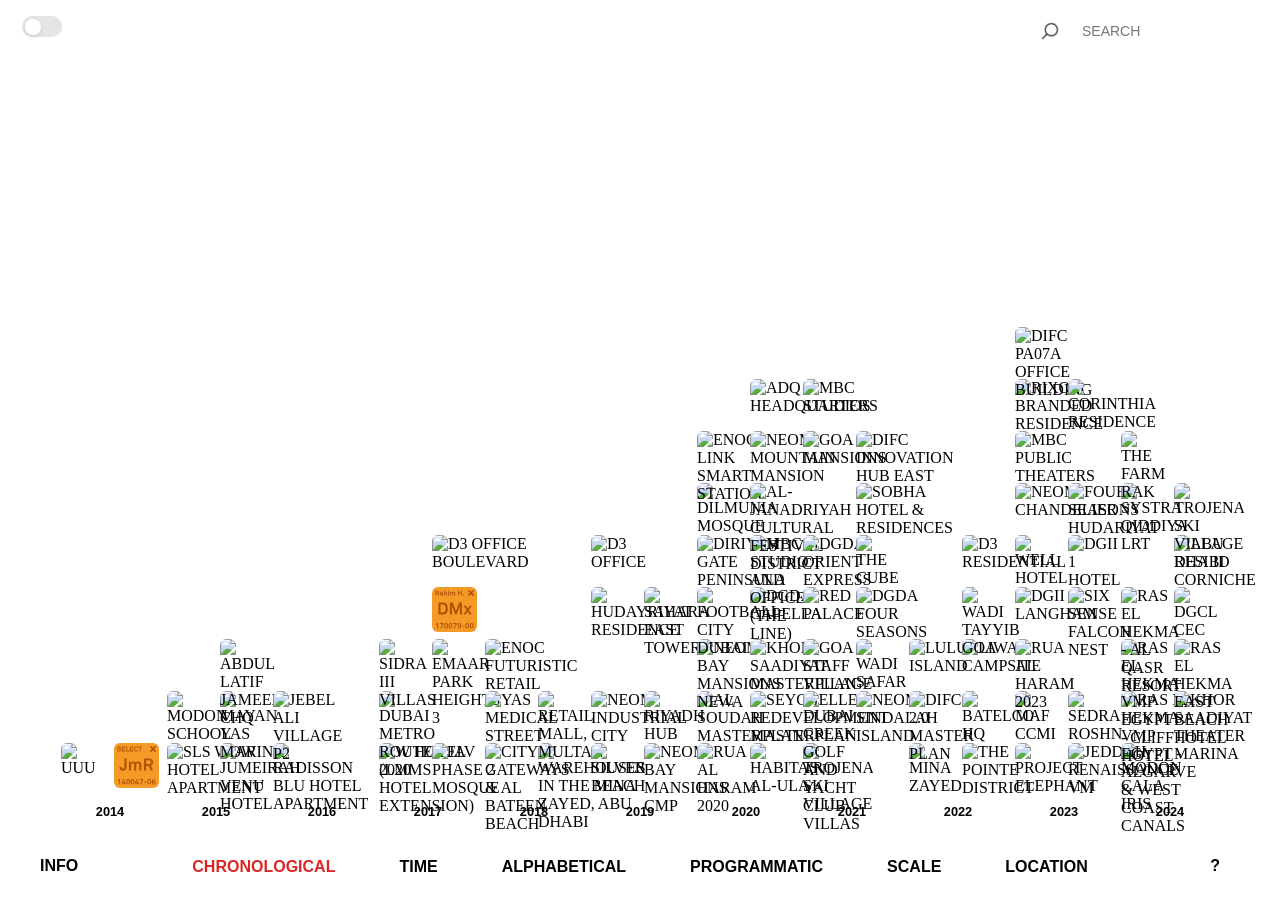
==== index.html @ 8f691b93 "KNOWLEDGE" ====
<!DOCTYPE html>
<html lang="en">
<head>
    <meta charset="UTF-8">
    <meta name="viewport" content="width=device-width, initial-scale=1.0">
    <title>Project Filter</title>
    <link rel="stylesheet" href="style.css">
    <script src="https://cdnjs.cloudflare.com/ajax/libs/three.js/r128/three.min.js"></script>
    

</head>
<body>
    <div class="content">

    <div class="container">
        <div class="content-area">
            <div id="projectGrid" class="grid-container">
                <!-- Grid content will be generated here -->
            </div>
        </div>
        <div id="globeContainer"></div>

        <div id="projectModal" class="project-modal">
            <div class="modal-buttons">
                <button class="close-modal">X</button>
            </div>
            <button class="home-modal">HOME</button>
            <!-- Section 1: Project Info -->
            <section class="modal-section">
                <div class="modal-content">
                    <div class="modal-content-left">
                        <img id="projectIconImage" class="modal-icon-image" src="" alt="Project Icon">
                        <h2 id="projectTitle">Project Title</h2>
                        <p id="projectLocation">Location Value</p>
                        <p id="projectDate">Date Value</p>
                        <p id="projectClientLabel">CLIENT:</p>
                        <p id="projectClientValue">Client Value</p>
                        <p id="projectTypologyLabel">TYPOLOGY:</p>
                        <p id="projectTypologyValue">Typology Value</p>
    
                        <div class="project-links-container">
                            <p class="more-info">CLICK TO SEE MORE:</p>
                            <div class="project-links">
                                <!-- Links will be dynamically inserted here -->
                            </div>
                        </div>
                    </div>
                    <img id="projectCoverImage" class="modal-cover-image" src="" alt="Project Cover">
                </div>
            </section>
    
            <!-- Section 2: Project Description -->
            <section class="modal-section">
                <div class="description-section">
                    <div class="description-content">
                        <div class="description-image-container">
                            <img id="projectDescriptionImage" class="description-image" src="" alt="Project Description">
                        </div>
                        <div class="description-text">
                            <p id="descriptionParagraph1"></p>
                            <p id="descriptionParagraph2"></p>
                            <p id="descriptionParagraph3"></p>
                            <p id="descriptionParagraph4"></p>
                            <p id="descriptionParagraph5"></p>


                        </div>
                    </div>
                </div>
            </section>
                        <!-- Section 3: Image Gallery -->
            <section class="modal-section">
                <div class="gallery-section">
                    <div class="gallery-container">
                        <!-- Images will be dynamically inserted here -->
                    </div>
                </div>
            </section>
            <!-- Section 4: Team Members -->
            <section class="modal-section">
                <div class="team-section">
                    <div class="team-content">
                        <p id="teamLabel">TEAM:</p>
                        <p id="teamMembers"></p>
                    </div>
                </div>
            </section>
        </div>

        <div class="search-tab">
            <img src="search-286.png" alt="Search Icon" class="search-icon" />
            <input type="text" id="mainSearchInput" placeholder="SEARCH" autocomplete="off" />
            <div id="searchContent"></div>
        </div>
        <div class="info-tab">
            INFO
        </div>
        <div class="tab-container">
            <!-- Your tab contents here -->
        </div>
        <div id="infoModal" class="info-modal">
            <button class="close-modal info-close">X</button>
            <button class="home-modal">HOME</button>    
            <!-- Tab Navigation -->
            <div class="tab-navigation">
                <button class="tab-button active" data-tab="how-we-work">HOW WE WORK</button>
                <button class="tab-button" data-tab="knowledge">KNOWLEDGE</button>
            </div>
            
            <!-- Tab Content -->
            <div class="info-content">
                <!-- How We Work Tab -->
                <div class="tab-content active" id="how-we-work">
                    <!-- First Section -->
                    <div class="info-section">
                        <img src="https://aedasme.egnyte.com/opendocument.do?entryId=5bc8943e-f6b4-417e-ac5c-33c658ef5199&forceDownload=false&thumbNail=true&w=1200&h=1200&type=proportional&preview=true" alt="Info Image" class="info-image">
                        <div class="info-description">
                            <h2>AEDAS</h2>
                            <p>Welcome to our architectural project showcase. This interactive platform allows you to explore our diverse portfolio through various filtering options. Navigate through chronological, programmatic, or location-based views to discover our work.</p>
                            <p>Each project represents our commitment to innovative design, sustainable architecture, and creating spaces that enhance human experience. Click on any project icon to delve deeper into its details, including comprehensive descriptions, team information, and visual galleries.</p>
                        </div>
                    </div>
                    <!-- Second Section -->
                    <div class="info-section">
                        <img src="https://aedasme.egnyte.com/opendocument.do?entryId=543961a4-bab9-4a8c-9833-0fbfb6100dc0&forceDownload=false&thumbNail=true&w=1200&h=1200&type=proportional&preview=true" alt="Second Info Image" class="info-image">
                        <div class="info-description">
                            <h2>Our Vision</h2>
                            <p>At AEDAS, we believe in pushing the boundaries of architectural innovation while maintaining a deep respect for context and sustainability. Our global presence allows us to bring diverse perspectives to every project we undertake.</p>
                            <p>Through our work, we strive to create meaningful spaces that not only meet functional requirements but also inspire and enhance the lives of those who interact with them. Our collaborative approach ensures that each project benefits from our collective expertise and creative vision.</p>
                        </div>
                    </div>
                </div>

        <!-- How We Work Tab -->
        <div class="tab-content" id="how-we-work">
            <!-- First Section -->
            <div class="info-section">
                <img src="https://aedasme.egnyte.com/opendocument.do?entryId=5bc8943e-f6b4-417e-ac5c-33c658ef5199&forceDownload=false&thumbNail=true&w=1200&h=1200&type=proportional&preview=true" alt="Info Image" class="info-image">
                <div class="info-description">
                    <h2>AEDAS</h2>
                    <p>Welcome to our architectural project showcase. This interactive platform allows you to explore our diverse portfolio through various filtering options. Navigate through chronological, programmatic, or location-based views to discover our work.</p>
                    <p>Each project represents our commitment to innovative design, sustainable architecture, and creating spaces that enhance human experience. Click on any project icon to delve deeper into its details, including comprehensive descriptions, team information, and visual galleries.</p>
                </div>
            </div>
            <!-- Second Section -->
            <div class="info-section">
                <img src="https://aedasme.egnyte.com/opendocument.do?entryId=543961a4-bab9-4a8c-9833-0fbfb6100dc0&forceDownload=false&thumbNail=true&w=1200&h=1200&type=proportional&preview=true" alt="Second Info Image" class="info-image">
                <div class="info-description">
                    <h2>Our Vision</h2>
                    <p>At AEDAS, we believe in pushing the boundaries of architectural innovation while maintaining a deep respect for context and sustainability. Our global presence allows us to bring diverse perspectives to every project we undertake.</p>
                    <p>Through our work, we strive to create meaningful spaces that not only meet functional requirements but also inspire and enhance the lives of those who interact with them. Our collaborative approach ensures that each project benefits from our collective expertise and creative vision.</p>
                </div>
            </div>
        </div>

        <div class="tab-content" id="knowledge">
            <div class="knowledge-container">
                <!-- Top Layer Images -->
                <a href="https://aedasme.egnyte.com/navigate/folder/f9e58ccb-3529-464f-a6ef-b4980cbafda8" target="_blank" class="image-link image-K">
                    <img src="./DIAGRAM/K.svg" class="default-image">
                    <img src="./DIAGRAM/H_K.svg" class="hover-image">
                </a>
        
                <a href="https://aedasme.egnyte.com/navigate/folder/321cc9b8-b5ef-4a35-a161-58ca442f490a" target="_blank" class="image-link image-SO">
                    <img src="./DIAGRAM/SO.svg" class="default-image">
                    <img src="./DIAGRAM/H_SO.svg" class="hover-image">
                </a>
        
                <a href="https://aedasme.egnyte.com/navigate/folder/70efdc85-9e83-4eea-a725-ee48805b086c" target="_blank" class="image-link image-REP">
                    <img src="./DIAGRAM/REP.svg" class="default-image">
                    <img src="./DIAGRAM/H_REP.svg" class="hover-image">
                </a>
        
                <a href="https://aedasme.egnyte.com/app/index.do#storage/folder/47de982b-bd0e-4f82-82d5-385b9bb3d420" target="_blank" class="image-link image-RE">
                    <img src="./DIAGRAM/RE.svg" class="default-image">
                    <img src="./DIAGRAM/H_RE.svg" class="hover-image">
                </a>

                <a href="https://aedasme.egnyte.com/navigate/folder/e4859454-12bd-4e9f-a895-08a61955cc38" target="_blank" class="image-link image-CAD">
                    <img src="./DIAGRAM/CAD.svg" class="default-image">
                    <img src="./DIAGRAM/H_CAD.svg" class="hover-image">
                </a>

                <a href="https://aedasme.egnyte.com/app/index.do#storage/folder/af0636db-46e9-4ab3-8ee8-716adf964d1b" target="_blank" class="image-link image-LEC">
                    <img src="./DIAGRAM/LEC.svg" class="default-image">
                    <img src="./DIAGRAM/H_LEC.svg" class="hover-image">
                </a>
                <a href="https://aedasme.egnyte.com/app/index.do#storage/folder/84ef3eb2-c7d4-4061-8de3-5cec527d1a1e" target="_blank" class="image-link image-TEM">
                    <img src="./DIAGRAM/TEM.svg" class="default-image">
                    <img src="./DIAGRAM/H_TEM.svg" class="hover-image">
                </a>
                <a href="https://aedasme.egnyte.com/navigate/folder/19f3f262-14f9-48ff-9b75-8273c04c4585" target="_blank" class="image-link image-TOP">
                    <img src="./DIAGRAM/TOP.svg" class="default-image">
                    <img src="./DIAGRAM/H_TOP.svg" class="hover-image">
                </a>

                <a href="https://aedasme.egnyte.com/app/index.do#storage/folder/00c70ec0-7a9b-4deb-9adf-5381c824bc7d" target="_blank" class="image-link image-2D">
                    <img src="./DIAGRAM/2D.svg" class="default-image">
                    <img src="./DIAGRAM/H_2D.svg" class="hover-image">
                </a>

                <a href="https://aedasme.egnyte.com/app/index.do#storage/folder/df6a924a-4236-423f-9033-d037b503621a" target="_blank" class="image-link image-3D">
                    <img src="./DIAGRAM/3D.svg" class="default-image">
                    <img src="./DIAGRAM/H_3D.svg" class="hover-image">
                </a>
                <!-- Bottom Layer - static image without link -->
                <div class="bottom-image">
                    <img src="./DIAGRAM/LINE.svg">
                </div>
            </div>
        </div>
        
    </div>
</div>
<div class="icon-legend-tab">
    ?
</div>

<div id="iconLegendModal" class="icon-legend-modal">
    <button class="close-modal legend-close">X</button>
    
    <div class="legend-content">
        <div class="legend-section">
            <img src="./LEGEND.png" alt="Icon Legend" class="legend-image">
            </div>
        </div>
        

</div>
  
        <div class="filter-tabs">
            <button class="filter-btn active" data-filter="CHRONOLOGICAL">CHRONOLOGICAL</button>
            <button class="filter-btn" data-filter="EPOCH">TIME</button>
            <button class="filter-btn" data-filter="ALPHABETICAL">ALPHABETICAL</button>
            <button class="filter-btn" data-filter="PROGRAMMATIC">PROGRAMMATIC</button>
            <button class="filter-btn" data-filter="SCALE">SCALE</button>
            <button class="filter-btn" data-filter="LOCATION">LOCATION</button>
        </div>
    </div>
</div>
    <script src="script.js"></script>
</body>
</html>
---- style.css ----
* {
    margin: 0;
    padding: 0;
    box-sizing: border-box;
}

body {
    margin: 0;
    padding: 0;
    min-height: 100vh;
    overflow-y: hidden;
}

.container {
    height: 100vh;
    width: 100vw;
    background-color: white;
    display: flex;
    flex-direction: column;
}

.content-area {
    flex: 1;
    display: flex;
    flex-direction: column;
    justify-content: flex-end;
    padding: 0 2rem;
    margin-bottom: 15px;
}

.grid-container {
    display: flex;
    align-items: flex-end;
    justify-content: center;
    gap: 0.5rem;
}

.column {
    display: flex;
    flex-direction: column;
    align-items: center;
}

.project-stack {
    display: flex;
    flex-direction: column-reverse;
    align-items: center;
    gap: 7px;
    margin-bottom: 1rem;
    position: relative;
    z-index: auto;


}
.project-icon:hover,
.project-icon.hover-active {
    z-index: 9999;
}
.project-icon {
    width: 45px;
    height: 45px;
    border-radius: 6px;
    cursor: pointer;
    opacity: 0;
    transform-origin: center center;
    will-change: transform, opacity;
    position: relative;
    overflow: visible; /* Changed from hidden to visible to allow hover image to extend outside */
    z-index: 1; /* Base z-index for non-hovered icons */
    transition: z-index 0s; /* Avoid z-index transition effects */
}
.project-icon.hover-active .project-icon-hover {
    opacity: 1;
    transform: translate(-50%, -50%) scale(1);
    pointer-events: auto; /* Allow hover detection on the larger image */
}
.project-icon.transitioning {
    transition: transform 0.6s cubic-bezier(0.4, 0, 0.2, 1);
}
.project-icon-image {
    width: 100%;
    height: 100%;
    object-fit: cover;
    border-radius: 6px;
    transition: all 0.3s cubic-bezier(0.4, 0, 0.2, 1);
}
.project-icon:hover {
    z-index: 101; /* Ensure hovered icon stacks above others */
}
.project-icon-hover {
    position: absolute;
    top: 50%;
    left: 50%;
    width: 70px;
    height: 70px;
    border-radius: 8px;
    transform: translate(-50%, -50%) scale(0);
    opacity: 0;
    transition: all 0.2s cubic-bezier(0.4, 0, 0.2, 1);
    z-index: 1000;
    pointer-events: none;
    box-shadow: 0 4px 12px rgba(0, 0, 0, 0.15);
}
.project-icon:hover .project-icon-hover,
.project-icon.hover-active .project-icon-hover {
    opacity: 1;
    transform: translate(-50%, -50%) scale(1.1); /* Added slight scale up for emphasis */
    pointer-events: auto;
}
/* Hover state animations */
.project-icon:hover .project-icon-hover {
    opacity: 1;
    transform: translate(-50%, -50%) scale(1.1);
    pointer-events: auto;
}

.project-icon:hover .project-icon-image {
    transform: scale(0);
    opacity: 0;
}
/* Exit animations */
.project-icon.exiting .project-icon-hover {
    transform: translate(-50%, -50%) scale(0);
    opacity: 0;
    transition: all 0.3s cubic-bezier(0.4, 0, 0.2, 1);
}

.project-icon.exiting .project-icon-image {
    transform: scale(1);
    opacity: 1;
    transition: all 0.3s cubic-bezier(0.4, 0, 0.2, 1);
}

.hover-text {
    position: absolute;
    background: rgba(0, 0, 0, 0.8);
    color: white;
    padding: 5px 10px;
    border-radius: 5px;
    font-size: 14px;
    pointer-events: none;
    z-index: 1000;
    white-space: normal;
    width: cover;  /* This makes the background fit the text width */
    max-width: 200px;
    word-wrap: break-word;
    font-family: 'AkkuratStd', sans-serif;
    transition: opacity 0.2s ease;
    height: cover;  /* This makes the background fit the text height */
    display: inline-block;  /* This ensures the background only covers the text */
}
/* Add this for smoother animations */
.grid-container {
    position: relative;
    will-change: contents;
    backface-visibility: hidden;
}

.column {
    position: relative;
    will-change: contents;
}

.project-stack {
    position: relative;
    z-index: auto;    will-change: contents;
}
.header {
    font-size: 0.8rem;
    font-weight: 800;
    text-align: center;
    width: 100%;
    padding-top: 1rem;
    white-space: nowrap;
    overflow: hidden;
    text-overflow: ellipsis;
    font-family: 'AkkuratStd', sans-serif; /* Set font */

}

.filter-tabs {
    display: flex;
    justify-content: center;
    gap: 2rem;
    padding: 1rem;
    margin-top: auto;
}

.filter-btn {
    padding: 0.5rem 1rem;
    font-size: 1rem;
    font-weight: 600;
    background: none;
    border: none;
    cursor: pointer;
    color: #000000;
    transition: color 0.2s;
    font-family: 'AkkuratStd', sans-serif; /* Set font */

}

.filter-btn:hover {
    color: #1f2937;
}

.filter-btn.active {
    color: #dc2626;
}

.project-modal {
    position: fixed;
    top: 0;
    left: 0;
    width: 100%;
    height: 100%;
    background-color: white;
    display: none;
    justify-content: center;
    align-items: center;
    overflow-y: auto;
    overflow-x: hidden;
    z-index: 1000;
    scroll-behavior: auto;

}
.project-modal .modal-content {
    display: flex; /* Use flexbox for layout */
    flex-direction: row; /* Place items side by side */
    padding: 20px;
    margin-left: 20px;
    margin-right: 20px;
    width: 100%; /* Full width of the modal */
    height: 100%; /* Full height of the modal */
    border-radius: 0; /* Remove rounded corners */
    box-sizing: border-box;
    overflow: hidden;
    font-family: 'AkkuratStd', sans-serif; /* Set font */

}

  /* Section Styles */
  .modal-section {
    min-height: 100vh;
    width: 100%;
    display: flex;
    align-items: center;
    justify-content: center;
}
  /* First Section Styles */
  .modal-content {
    display: flex;
    flex-direction: row;
    padding: 20px;
    margin: 0 20px;
    width: 100%;
    height: 100%;
    box-sizing: border-box;
    font-family: 'AkkuratStd', sans-serif;
}
.modal-cover-image {
    width: 60%; /* Responsive width */
    height: auto; /* Maintain aspect ratio */
    object-fit: contain; /* Prevent cropping */
    margin-right: 180px;
}

.modal-content-left {
    display: flex;
    flex-direction: column;
    align-items: flex-end;
    margin-left: 70px;
    box-sizing: border-box;
    width: 40%; /* Set a specific width for the left container */
    padding-right: 50px; /* Add some padding for the text */
}
.project-modal h2 {
    margin: 0;
    font-size: 24px;
    font-weight: bold;
    text-align: right;
    width: 80%; /* Ensure the title takes full width of its container */
    word-wrap: break-word; /* Enable word wrapping */
    overflow-wrap: break-word; /* Modern browsers */
    max-width: 100%; /* Prevent text from overflowing */
    white-space: normal; /* Allow text to wrap */
    line-height: 1.3; /* Improve readability of wrapped text */
    margin-bottom: 10px; /* Add some space below the title */
}

.modal-content-left h2, 
.modal-content-left p, 
.modal-content-left .project-links {
    text-align: right; /* Align text content to the right */
    margin: 10px 0; /* Add spacing between each element */
}

.modal-content-left p {
    margin: 5px 0;
    font-size: 20px;
    line-height: 1.4;
    color: grey; /* Change text color to grey */

    
}
.modal-content-left #projectDate {
    margin-bottom: 50px; /* Space below the date */
    font-size: 20px; /* Optional: Font size for the date value */
    text-align: right; /* Align date to the right */
}

.modal-content-left #projectClientLabel,
.modal-content-left #projectTypologyLabel {
    color: grey; /* Change text color to grey */
    font-size: 16px;

}
.modal-content-left #projectClientValue,
.modal-content-left #projectTypologyValue {
    font-size: 16px; /* Font size for client and typology values */
    color: rgb(0, 0, 0); /* Text color for values */
    margin: 5px 0; /* Spacing between values */
    text-align: right; /* Align to the right */
    padding-left: 70PX;
}
.modal-icon-image {
    width: 45px;
    height: 45px;
    border-radius: 6px;
    margin-bottom: 20px;
}


.project-modal h2 {
    margin: 0;
    font-size: 24px; /* Project Title font size */
    font-weight: bold;
    text-align: right; /* Align to the right */
}
.modal-content-left p {
    margin: 5px 0;
    line-height: 1.4;
    font-family: 'AkkuratStd', sans-serif; /* Font family for all text */
}
.project-links-container {
    position: fixed;
    z-index: 10;
    top: 50px; /* Adjust this for initial position */
    left: 20px;
    transform: rotate(270deg) translate(-100%, 0); /* Rotate and then shift it to fit inside */
    transform-origin: top left; /* Rotation starts from the top-left corner */
    flex-direction: row-reverse;
    width: 646px;
    height: max-content;
    font-size: 1rem;
}

.project-links-container .more-info {
    font-size: 12px;
    font-weight: 600;
    color: rgb(169, 169, 169);
    text-align: right;
    font-family: 'AkkuratStd', sans-serif;
    margin: 0;
    white-space: nowrap;
}

.project-links {
    display: flex;
    flex-direction: row;
    gap: 10px;
    justify-content: flex-end;
    margin: 0;
}

.project-links img {
    width: 35px;
    height: 35px;
    object-fit: contain;
    border-radius: 6px;
    cursor: pointer;
    transition: transform 0.2s ease;
}

.project-links img:hover {
    transform: scale(1.2);
}
/* Second Section Styles */
.description-section {
    padding: 80px;
    margin-left: 80px;
    margin-right: 20px;
    width: 100%;
    height: 100%;
    box-sizing: border-box;
    font-family: 'AkkuratStd', sans-serif;
}

.description-content {
    display: grid;
    grid-template-columns: 1fr 1fr;
    align-items: start;
}

.description-image {
    width: 650px;  /* Set specific width */
    height: 650px; /* Set specific height */
    object-fit: cover;
    margin-left: 50px;
    margin-right: 40px;
    
}

.description-text {
    height: 650px; /* Match image height */
    display: flex;
    width: 400px;
    flex-direction: column;
    overflow: hidden; /* Hide text that extends beyond container */
}

.description-text p {
    font-size: 15px;
    line-height: 1.4;
    font-weight: 300;
    color: #2a2a2a;
    margin-bottom: 20px;
    text-align: justify;
    word-wrap: break-word;
    overflow-wrap: break-word;
    width: 100%; /* Changed from 50% to fill container */
}

/* Third Section Styles - Image Gallery */
.gallery-section {
    padding: 20px;
    margin: 0 20px;
    width: 100%;
    min-height: 100vh;
    box-sizing: border-box;
    font-family: 'AkkuratStd', sans-serif;
}

.gallery-container {
    display: flex;
    flex-direction: column;
    gap: 20px; /* Space between images */
    width: 100%;
    height: 100%;
}

.gallery-image-container {
    width: calc(100% - 40px); /* Full width minus margins */
    height: 100vh; /* Full viewport height */
    margin: 20px; /* Margin around each image */
    display: flex;
    justify-content: center;
    align-items: center;
}

.gallery-image {
    max-width: 100%;
    max-height: calc(100vh - 40px); /* Full height minus margins */
    object-fit: contain; /* Prevent cropping */
    display: block;
}
/* Fourth Section Styles - Team Members */
.team-section {
    padding: 20px 57px;
    width: 100%;
    box-sizing: border-box;
    font-family: 'AkkuratStd', sans-serif;
    min-height: 100vh;
    display: flex;
    align-items: flex-start; /* Align content to top instead of center */
}

.team-content {
    width: 1103px; /* Match exact width of description image */
    margin: 0px auto; /* Center horizontally */
    padding: 0px;
    margin-left: 150px; /* Match the left margin of the description image */
    margin-right: 50px; /* Match the right margin of the description image */
}

#teamLabel {
    font-size: 16px;
    color: grey;
    margin-bottom: 10px;
    font-weight: 500;
    display: block;
}

#teamMembers {
    font-size: 16px;
    line-height: 1.4;
    font-weight: 500;
    color: #2a2a2a;
    text-align: justify;
    word-wrap: break-word;
    overflow-wrap: break-word;
    width: 100%;
}
/* Keep original modal-buttons for close button */
.modal-buttons {
    position: absolute;
    top: 10px;
    right: 10px;
    font-family: 'AkkuratStd', sans-serif;

}

/* New styling for home button */
.home-modal {
    position: fixed; 
    bottom: 15px;    
    left: 20px;     
    background-color: white;    
    border: 1px solid #ffffff;
    border-radius: 4px;
    color: #000;
    cursor: pointer;
    font-size: 16px;
    font-weight: 600;
    font-family: 'AkkuratStd', sans-serif;
    padding: 8px 15px;
    z-index: 1000;   
}

.home-modal:hover {
    opacity: 0.7;
    color: #dc2626;
}
.close-modal {
    position: fixed;
    top: 20px;
    right: 40px;
    background: none;
    border: none;
    cursor: pointer;
    z-index: 1101;
    background-color: white;
    padding: 10px;
    border-radius: 50%;
    width: 60px;
    height: 60px;
    display: flex;
    align-items: center;
    justify-content: center;
    transition: all 0.2s ease;
}

.close-modal:hover {
    transform: scale(1.1);
}

.close-modal svg {
    width: 40px; /* Make it wider */
    height: 24px; /* Keep a fixed height or set it independently */
    stroke: rgb(50, 50, 50);
    stroke-width: 3;
    stroke-linecap: butt; /* Straight line ends */
    stroke-linejoin: miter; /* Sharp corner joins */
}


.info-tab {
    position: absolute;
    bottom: 15px;
    left: 20px;
    padding: 10px 20px;
    background: white;
    cursor: pointer;
    font-family: 'AkkuratStd', sans-serif;
    font-size: 1rem;
    font-weight: 600;
    z-index: 900;
    transition: color 0.2s ease;

}

.info-tab:hover {
    color: #dc2626;
}

.info-modal {
    position: fixed;
    top: 0;
    left: 0;
    width: 100%;
    height: 100%;
    background-color: white;
    display: none;
    z-index: 1000;
    overflow-y: auto;
}

.info-content {
    max-width: 650px;
    margin: 0 auto;
}
.info-section {
    min-height: 100vh;
    display: flex;
    flex-direction: column;
    align-items: center;
    gap: 20px;
    padding: 40px 0;
    opacity: 0;
    transform: translateY(20px);
    transition: opacity 0.5s ease, transform 0.5s ease;
}

.tab-content.active .info-section {
    opacity: 1;
    transform: translateY(0);
}
.info-image {
    width: 100%;
    height: auto;
    object-fit: cover;
}

.info-description {
    width: 100%;
    text-align: justify;
    font-family: 'AkkuratStd', sans-serif;
}

.info-description h2 {
    font-size: 18px;
    margin-bottom: 10px;
    font-weight: bold;
    color: #757575;

}

.info-description p {
    font-size: 13px;
    line-height: 1.6;
    color: #2a2a2a;
    font-weight: 400;
    margin-bottom: 10px;
    
}
.tab-navigation {
    position: fixed;
    top: 40px; /* Align with the close button height */
    left: 30px;
    display: flex;
    flex-direction: column;
    z-index: 1001;
}

.tab-button {
    background: none;
    border: none;
    padding: 3px 0;
    font-family: 'AkkuratStd', sans-serif;
    font-size: 16px;
    color: #000000;
    font-weight: 600;
    cursor: pointer;
    position: relative;
    text-align: left;
    transition: color 0.3s ease;
}

.tab-button::after {
    content: '';
    position: absolute;
    bottom: 0;
    left: 0;
    width: 0;
    height: 2px;
    transition: width 0.3s ease;
}
.tab-button.active {
    color: #dc2626;
}

.tab-button.active::after {
    width: 100%;
}
/* Tab Content Styles */
.tab-content {
    display: none;
    opacity: 0;
    transform: translateY(20px);
    transition: opacity 0.5s ease, transform 0.5s ease;
}
.tab-content.active {
    display: block;
    opacity: 1;
    transform: translateY(0);
}

/* Ensure content is hidden properly during transitions */
.tab-content.fade-out {
    opacity: 0;
    transform: translateY(-20px);
}

.info-close {
    position: fixed;
    top: 10px;
    right: 40px;
    font-family: 'Montserrat', sans-serif;
    background: none;
    border: none;
    cursor: pointer;
    z-index: 1101;
    padding: 10px;
    display: flex;
    align-items: center;
    justify-content: center;
    transition: all 0.2s ease;
}

.info-close svg {
    width: 40px;
    height: 24px;
    stroke: rgb(50, 50, 50);
    stroke-width: 3;
    stroke-linecap: butt; /* Straight ends */
    stroke-linejoin: miter; /* Sharp corners */
}

.info-close:hover {
    transform: scale(1.1); /* Slight zoom effect on hover */
}

/* Main grid context */
#projectGrid {
    position: relative;
    isolation: isolate;
}

/* Base styles for sections */
.letter-category-section,
.program-section {
    position: relative;
}
.letter-category-section[data-letter="S"] .project-icon {
    isolation: isolate;
}
/* Ensure containers don't create stacking contexts */
.letter-category-column,
.project-stack {
    position: relative;
    z-index: unset;
}
.program-section {
    width: 12%;
    display: flex;
    flex-direction: column;
    align-items: center;
}

.epoch-columns {
    display: flex;
    justify-content: center;
    width: 90%;
}

.epoch-column {
    display: flex;
    flex-direction: column-reverse;
    align-items: center;
}

.project-stack {
    position: relative;
    z-index: auto;
    margin-bottom: 10px;
}

.program-header {
    text-align: center;
    font-weight: 600;
    margin-top: 0;
}
.search-tab {
    position: fixed;
    top: 15px;
    right: 10px;
    z-index: 1000;
    display: flex;
    align-items: center;
}

.search-icon {
    width: 24px;
    height: 24px;
}

#mainSearchInput {
    background: white;
    border: none;
    padding: 8px 12px;
    margin-left: 8px;
    width: 200px;
    font-family: 'AkkuratStd', sans-serif;
    font-size: 14px;
    /* Remove display: none to always show the input */
}

#searchContent {
    position: absolute;
    top: 100%;
    right: 0;
    width: 200px;
    max-height: 200px;
    overflow-y: auto;
    background: white;
    border: 1px solid #eee;
    border-radius: 4px;
    display: none;
    margin-top: 8px;
}
.search-result {
    padding: 10px 15px;
    cursor: pointer;
    font-family: 'AkkuratStd', sans-serif;
    font-size: 14px;
    transition: background-color 0.2s;
}

.search-result:hover {
    background-color: #f5f5f5;
}
.icon-legend-tab {
    position: absolute;
    bottom: 15px;
    right: 40px;
    padding: 10px 20px;
    background: white;
    cursor: pointer;
    font-family: 'AkkuratStd', sans-serif;
    font-size: 1rem;
    font-weight: 600;
    z-index: 900;
    transition: color 0.2s ease;
    transform-origin: bottom right;
}

.icon-legend-tab:hover {
    color: #dc2626;
}
.icon-legend-modal {
    position: fixed;
    top: 0;
    left: 0;
    width: 100%;
    height: 100%;
    display: none;
    z-index: 1000;
    opacity: 0;
    transform: scale(0.1);
    transform-origin: bottom right;
    transition: opacity 0.3s ease, transform 0.3s ease;
    background-color: rgba(255, 255, 255, 0.9); /* Optional: adds a semi-transparent white background */
}

.icon-legend-modal.active {
    opacity: 1;
    transform: scale(1);
}

.legend-content {
    max-width: 648px;
    margin: 0 auto;
}

.legend-section {
    min-height: 100vh;
    display: flex;
    flex-direction: column;
    align-items: center;
    opacity: 0;
    transform: translateY(20px);
    transition: opacity 0.3s ease, transform 0.3s ease;
}

.legend-section.active {
    opacity: 1;
    transform: translateY(0);
}

.legend-image {
    width: 225%;
    height: auto;
    object-fit: cover;
    background-color: rgba(255, 255, 255, 0.134);

}

/* Add animation delay for content */
.legend-content {
    opacity: 0;
    transform: translateY(20px);
    transition: opacity 0.3s ease 0.2s, transform 0.3s ease 0.2s;
}

.icon-legend-modal.active .legend-content {
    opacity: 1;
    transform: translateY(0);
}

.toggle-switch {
    position: fixed;
    top: 16px;  /* Reduced from 20px */
    left: 16px; /* Reduced from 20px */
    z-index: 1;
    display: flex;
    align-items: center;
    gap: 6px;   /* Reduced from 8px */
    font-family: 'AkkuratStd', sans-serif;
}

.toggle-label {
    font-size: 10px;  /* Reduced from 12px */
    color: #000;
    user-select: none;
}

.toggle-track {
    position: relative;
    width: 40px;      /* Reduced from 50px */
    height: 21px;     /* Reduced from 26px */
    background-color: #e5e5e5;
    border-radius: 10px;  /* Reduced from 13px */
    cursor: pointer;
    transition: background-color 0.3s;
}

.toggle-track.active {
    background-color: #000;
}

.toggle-handle {
    position: absolute;
    top: 2.5px;       /* Reduced from 3px */
    left: 2.5px;      /* Reduced from 3px */
    width: 16px;      /* Reduced from 20px */
    height: 16px;     /* Reduced from 20px */
    background-color: white;
    border-radius: 50%;
    transition: transform 0.3s cubic-bezier(0.4, 0, 0.2, 1);
    box-shadow: 0 2px 4px rgba(0, 0, 0, 0.1);
}

.toggle-track.active .toggle-handle {
    transform: translateX(19px);  /* Reduced from 24px */
}

.toggle-icons {
    position: absolute;
    top: 0;
    left: 0;
    width: 100%;
    height: 100%;
    display: flex;
    justify-content: space-between;
    align-items: center;
    padding: 0 6px;   /* Reduced from 8px */
    box-sizing: border-box;
    pointer-events: none;
}

.toggle-icon {
    width: 10px;     /* Reduced from 12px */
    height: 10px;    /* Reduced from 12px */
    fill: currentColor;
    color: #666;
}

.toggle-track.active .toggle-icon.cover {
    color: white;
}

.toggle-track .toggle-icon.icon {
    color: #666;

}
.knowledge-container {
    position: absolute;
    width: 1400px;
    height: 670px;
    margin-top: -70px;
    margin-left: -750px;
    overflow: hidden;
}

.image-link {
    position: absolute;
    width: 700px;
    height: 700px;
    pointer-events: none;
    z-index: 2;
}

.image-link .default-image,
.image-link .hover-image {
    position: absolute;
    top: 0;
    left: 0;
    width: 200%;
    height: auto;
    object-fit: cover;
    pointer-events: auto;
    transition: opacity 0.2s ease;
}

.image-link .hover-image {
    opacity: 0;
}

/* Individual image positions and crops */
.image-K .default-image,
.image-K .hover-image {
    clip-path: inset(41% 44% 38.5% 44.2%);
    
}

.image-SO .default-image,
.image-SO .hover-image {
    clip-path: inset(37.5% 26.5% 52% 67.5%);
}

.image-REP .default-image,
.image-REP .hover-image {
    clip-path: inset(54% 58.5% 27% 31%);

}

.image-RE .default-image,
.image-RE .hover-image {
    clip-path: inset(44% 33% 42.5% 59.5%);

}

.image-CAD .default-image,
.image-CAD .hover-image {
    clip-path: inset(21% 56% 60% 33%);
}

.image-LEC .default-image,
.image-LEC .hover-image {
    clip-path: inset(62.5% 38% 24% 54.3%);

}

.image-TEM .default-image,
.image-TEM .hover-image {
    clip-path: inset(23%  40% 63% 52.5%);

}


.image-TOP .default-image,
.image-TOP .hover-image {
    clip-path: inset(54.5%  26.5% 35.5% 67.5%);

}

.image-2D .default-image,
.image-2D .hover-image {
    clip-path: inset(74% 67% 16% 27%);


}

.image-3D .default-image,
.image-3D .hover-image {
    clip-path: inset(59% 71.5% 31% 22.8%);

}
.bottom-image {
    position: absolute;
    top: 50%;
    left: 50%;
    transform: translate(-50%, -50%) scale(1);
    width: 100%;
    height: 100%;
    z-index: 1;
}

.bottom-image img {
    width: 100%;
    height: auto;
    object-fit: contain;
}
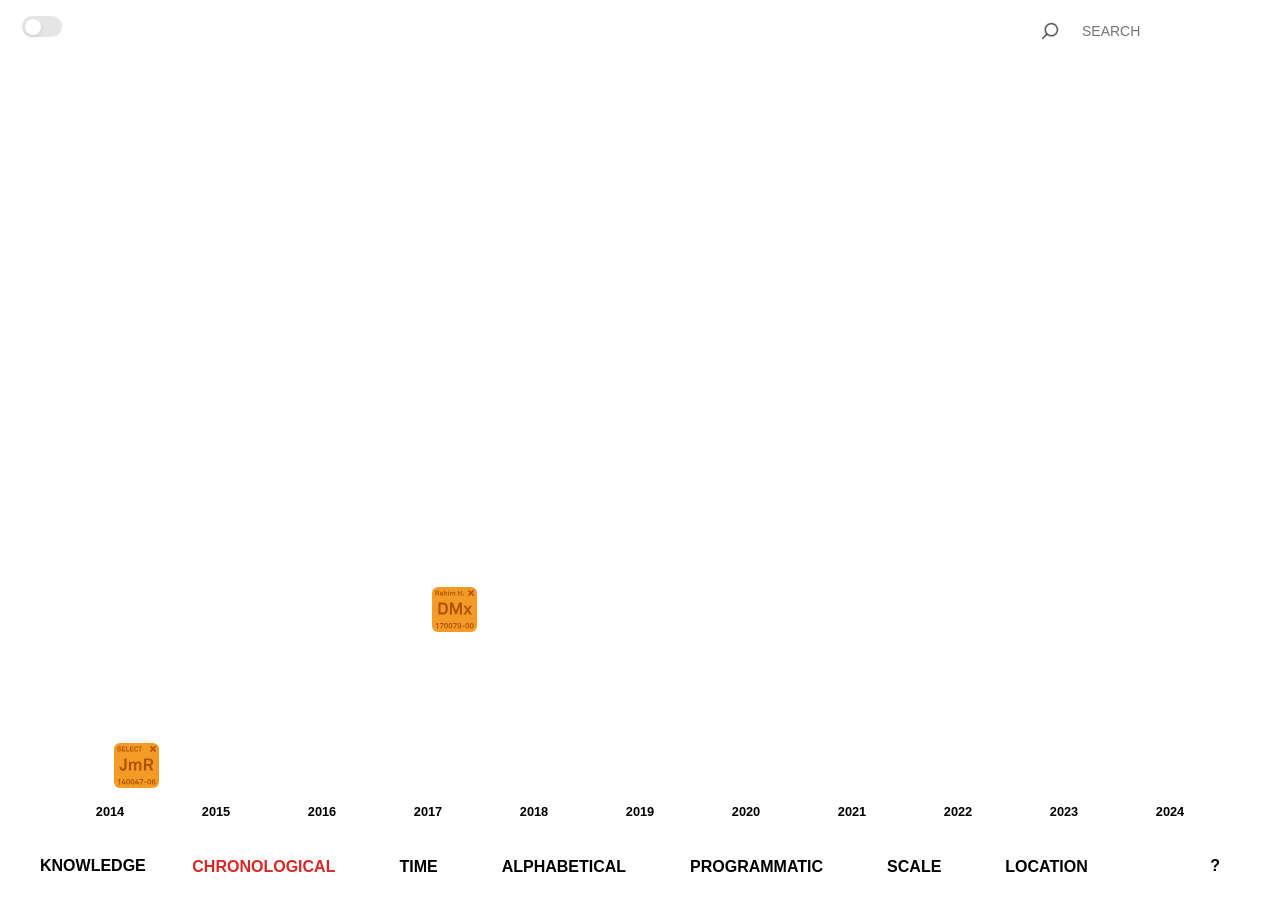
==== commit 06136b61: "DIAGRAM" ====
--- a/index.html
+++ b/index.html
@@ -93,7 +93,7 @@
             <div id="searchContent"></div>
         </div>
         <div class="info-tab">
-            INFO
+            KNOWLEDGE
         </div>
         <div class="tab-container">
             <!-- Your tab contents here -->
@@ -101,117 +101,69 @@
         <div id="infoModal" class="info-modal">
             <button class="close-modal info-close">X</button>
             <button class="home-modal">HOME</button>    
-            <!-- Tab Navigation -->
+            <!-- Tab Navigation - Removed How We Work tab -->
             <div class="tab-navigation">
-                <button class="tab-button active" data-tab="how-we-work">HOW WE WORK</button>
-                <button class="tab-button" data-tab="knowledge">KNOWLEDGE</button>
+                <button class="tab-button active" data-tab="knowledge">KNOWLEDGE</button>
             </div>
             
-            <!-- Tab Content -->
+            <!-- Tab Content - Only Knowledge tab remains -->
             <div class="info-content">
-                <!-- How We Work Tab -->
-                <div class="tab-content active" id="how-we-work">
-                    <!-- First Section -->
-                    <div class="info-section">
-                        <img src="https://aedasme.egnyte.com/opendocument.do?entryId=5bc8943e-f6b4-417e-ac5c-33c658ef5199&forceDownload=false&thumbNail=true&w=1200&h=1200&type=proportional&preview=true" alt="Info Image" class="info-image">
-                        <div class="info-description">
-                            <h2>AEDAS</h2>
-                            <p>Welcome to our architectural project showcase. This interactive platform allows you to explore our diverse portfolio through various filtering options. Navigate through chronological, programmatic, or location-based views to discover our work.</p>
-                            <p>Each project represents our commitment to innovative design, sustainable architecture, and creating spaces that enhance human experience. Click on any project icon to delve deeper into its details, including comprehensive descriptions, team information, and visual galleries.</p>
-                        </div>
-                    </div>
-                    <!-- Second Section -->
-                    <div class="info-section">
-                        <img src="https://aedasme.egnyte.com/opendocument.do?entryId=543961a4-bab9-4a8c-9833-0fbfb6100dc0&forceDownload=false&thumbNail=true&w=1200&h=1200&type=proportional&preview=true" alt="Second Info Image" class="info-image">
-                        <div class="info-description">
-                            <h2>Our Vision</h2>
-                            <p>At AEDAS, we believe in pushing the boundaries of architectural innovation while maintaining a deep respect for context and sustainability. Our global presence allows us to bring diverse perspectives to every project we undertake.</p>
-                            <p>Through our work, we strive to create meaningful spaces that not only meet functional requirements but also inspire and enhance the lives of those who interact with them. Our collaborative approach ensures that each project benefits from our collective expertise and creative vision.</p>
+                <div class="tab-content active" id="knowledge">
+                    <div class="knowledge-container">
+                        <!-- Top Layer Images -->
+                        <a href="https://aedasme.egnyte.com/navigate/folder/f9e58ccb-3529-464f-a6ef-b4980cbafda8" target="_blank" class="image-link image-K">
+                            <img src="./DIAGRAM/K.svg" class="default-image">
+                            <img src="./DIAGRAM/H_K.svg" class="hover-image">
+                        </a>
+                
+                        <a href="https://aedasme.egnyte.com/navigate/folder/321cc9b8-b5ef-4a35-a161-58ca442f490a" target="_blank" class="image-link image-SO">
+                            <img src="./DIAGRAM/SO.svg" class="default-image">
+                            <img src="./DIAGRAM/H_SO.svg" class="hover-image">
+                        </a>
+                
+                        <a href="https://aedasme.egnyte.com/navigate/folder/70efdc85-9e83-4eea-a725-ee48805b086c" target="_blank" class="image-link image-REP">
+                            <img src="./DIAGRAM/REP.svg" class="default-image">
+                            <img src="./DIAGRAM/H_REP.svg" class="hover-image">
+                        </a>
+                
+                        <a href="https://aedasme.egnyte.com/app/index.do#storage/folder/47de982b-bd0e-4f82-82d5-385b9bb3d420" target="_blank" class="image-link image-RE">
+                            <img src="./DIAGRAM/RE.svg" class="default-image">
+                            <img src="./DIAGRAM/H_RE.svg" class="hover-image">
+                        </a>
+        
+                        <a href="https://aedasme.egnyte.com/navigate/folder/e4859454-12bd-4e9f-a895-08a61955cc38" target="_blank" class="image-link image-CAD">
+                            <img src="./DIAGRAM/CAD.svg" class="default-image">
+                            <img src="./DIAGRAM/H_CAD.svg" class="hover-image">
+                        </a>
+                        
+                        <a href="https://aedasme.egnyte.com/app/index.do#storage/folder/84ef3eb2-c7d4-4061-8de3-5cec527d1a1e" target="_blank" class="image-link image-TEM">
+                            <img src="./DIAGRAM/TEM.svg" class="default-image">
+                            <img src="./DIAGRAM/H_TEM.svg" class="hover-image">
+                        </a>
+                        
+                        <a href="https://aedasme.egnyte.com/navigate/folder/19f3f262-14f9-48ff-9b75-8273c04c4585" target="_blank" class="image-link image-TOP">
+                            <img src="./DIAGRAM/PPT.svg" class="default-image">
+                            <img src="./DIAGRAM/H_PPT.svg" class="hover-image">
+                        </a>
+        
+                        <a href="https://aedasme.egnyte.com/app/index.do#storage/folder/00c70ec0-7a9b-4deb-9adf-5381c824bc7d" target="_blank" class="image-link image-2D">
+                            <img src="./DIAGRAM/2D.svg" class="default-image">
+                            <img src="./DIAGRAM/H_2D.svg" class="hover-image">
+                        </a>
+        
+                        <a href="https://aedasme.egnyte.com/app/index.do#storage/folder/df6a924a-4236-423f-9033-d037b503621a" target="_blank" class="image-link image-3D">
+                            <img src="./DIAGRAM/3D.svg" class="default-image">
+                            <img src="./DIAGRAM/H_3D.svg" class="hover-image">
+                        </a>
+                        
+                        <!-- Bottom Layer - static image without link -->
+                        <div class="bottom-image">
+                            <img src="./DIAGRAM/LINES.svg">
                         </div>
                     </div>
                 </div>
-
-        <!-- How We Work Tab -->
-        <div class="tab-content" id="how-we-work">
-            <!-- First Section -->
-            <div class="info-section">
-                <img src="https://aedasme.egnyte.com/opendocument.do?entryId=5bc8943e-f6b4-417e-ac5c-33c658ef5199&forceDownload=false&thumbNail=true&w=1200&h=1200&type=proportional&preview=true" alt="Info Image" class="info-image">
-                <div class="info-description">
-                    <h2>AEDAS</h2>
-                    <p>Welcome to our architectural project showcase. This interactive platform allows you to explore our diverse portfolio through various filtering options. Navigate through chronological, programmatic, or location-based views to discover our work.</p>
-                    <p>Each project represents our commitment to innovative design, sustainable architecture, and creating spaces that enhance human experience. Click on any project icon to delve deeper into its details, including comprehensive descriptions, team information, and visual galleries.</p>
-                </div>
-            </div>
-            <!-- Second Section -->
-            <div class="info-section">
-                <img src="https://aedasme.egnyte.com/opendocument.do?entryId=543961a4-bab9-4a8c-9833-0fbfb6100dc0&forceDownload=false&thumbNail=true&w=1200&h=1200&type=proportional&preview=true" alt="Second Info Image" class="info-image">
-                <div class="info-description">
-                    <h2>Our Vision</h2>
-                    <p>At AEDAS, we believe in pushing the boundaries of architectural innovation while maintaining a deep respect for context and sustainability. Our global presence allows us to bring diverse perspectives to every project we undertake.</p>
-                    <p>Through our work, we strive to create meaningful spaces that not only meet functional requirements but also inspire and enhance the lives of those who interact with them. Our collaborative approach ensures that each project benefits from our collective expertise and creative vision.</p>
-                </div>
             </div>
         </div>
-
-        <div class="tab-content" id="knowledge">
-            <div class="knowledge-container">
-                <!-- Top Layer Images -->
-                <a href="https://aedasme.egnyte.com/navigate/folder/f9e58ccb-3529-464f-a6ef-b4980cbafda8" target="_blank" class="image-link image-K">
-                    <img src="./DIAGRAM/K.svg" class="default-image">
-                    <img src="./DIAGRAM/H_K.svg" class="hover-image">
-                </a>
-        
-                <a href="https://aedasme.egnyte.com/navigate/folder/321cc9b8-b5ef-4a35-a161-58ca442f490a" target="_blank" class="image-link image-SO">
-                    <img src="./DIAGRAM/SO.svg" class="default-image">
-                    <img src="./DIAGRAM/H_SO.svg" class="hover-image">
-                </a>
-        
-                <a href="https://aedasme.egnyte.com/navigate/folder/70efdc85-9e83-4eea-a725-ee48805b086c" target="_blank" class="image-link image-REP">
-                    <img src="./DIAGRAM/REP.svg" class="default-image">
-                    <img src="./DIAGRAM/H_REP.svg" class="hover-image">
-                </a>
-        
-                <a href="https://aedasme.egnyte.com/app/index.do#storage/folder/47de982b-bd0e-4f82-82d5-385b9bb3d420" target="_blank" class="image-link image-RE">
-                    <img src="./DIAGRAM/RE.svg" class="default-image">
-                    <img src="./DIAGRAM/H_RE.svg" class="hover-image">
-                </a>
-
-                <a href="https://aedasme.egnyte.com/navigate/folder/e4859454-12bd-4e9f-a895-08a61955cc38" target="_blank" class="image-link image-CAD">
-                    <img src="./DIAGRAM/CAD.svg" class="default-image">
-                    <img src="./DIAGRAM/H_CAD.svg" class="hover-image">
-                </a>
-
-                <a href="https://aedasme.egnyte.com/app/index.do#storage/folder/af0636db-46e9-4ab3-8ee8-716adf964d1b" target="_blank" class="image-link image-LEC">
-                    <img src="./DIAGRAM/LEC.svg" class="default-image">
-                    <img src="./DIAGRAM/H_LEC.svg" class="hover-image">
-                </a>
-                <a href="https://aedasme.egnyte.com/app/index.do#storage/folder/84ef3eb2-c7d4-4061-8de3-5cec527d1a1e" target="_blank" class="image-link image-TEM">
-                    <img src="./DIAGRAM/TEM.svg" class="default-image">
-                    <img src="./DIAGRAM/H_TEM.svg" class="hover-image">
-                </a>
-                <a href="https://aedasme.egnyte.com/navigate/folder/19f3f262-14f9-48ff-9b75-8273c04c4585" target="_blank" class="image-link image-TOP">
-                    <img src="./DIAGRAM/TOP.svg" class="default-image">
-                    <img src="./DIAGRAM/H_TOP.svg" class="hover-image">
-                </a>
-
-                <a href="https://aedasme.egnyte.com/app/index.do#storage/folder/00c70ec0-7a9b-4deb-9adf-5381c824bc7d" target="_blank" class="image-link image-2D">
-                    <img src="./DIAGRAM/2D.svg" class="default-image">
-                    <img src="./DIAGRAM/H_2D.svg" class="hover-image">
-                </a>
-
-                <a href="https://aedasme.egnyte.com/app/index.do#storage/folder/df6a924a-4236-423f-9033-d037b503621a" target="_blank" class="image-link image-3D">
-                    <img src="./DIAGRAM/3D.svg" class="default-image">
-                    <img src="./DIAGRAM/H_3D.svg" class="hover-image">
-                </a>
-                <!-- Bottom Layer - static image without link -->
-                <div class="bottom-image">
-                    <img src="./DIAGRAM/LINE.svg">
-                </div>
-            </div>
-        </div>
-        
-    </div>
-</div>
 <div class="icon-legend-tab">
     ?
 </div>
--- a/style.css
+++ b/style.css
@@ -1044,12 +1044,6 @@
     clip-path: inset(21% 56% 60% 33%);
 }
 
-.image-LEC .default-image,
-.image-LEC .hover-image {
-    clip-path: inset(62.5% 38% 24% 54.3%);
-
-}
-
 .image-TEM .default-image,
 .image-TEM .hover-image {
     clip-path: inset(23%  40% 63% 52.5%);
@@ -1089,4 +1083,5 @@
     width: 100%;
     height: auto;
     object-fit: contain;
-}+}
+
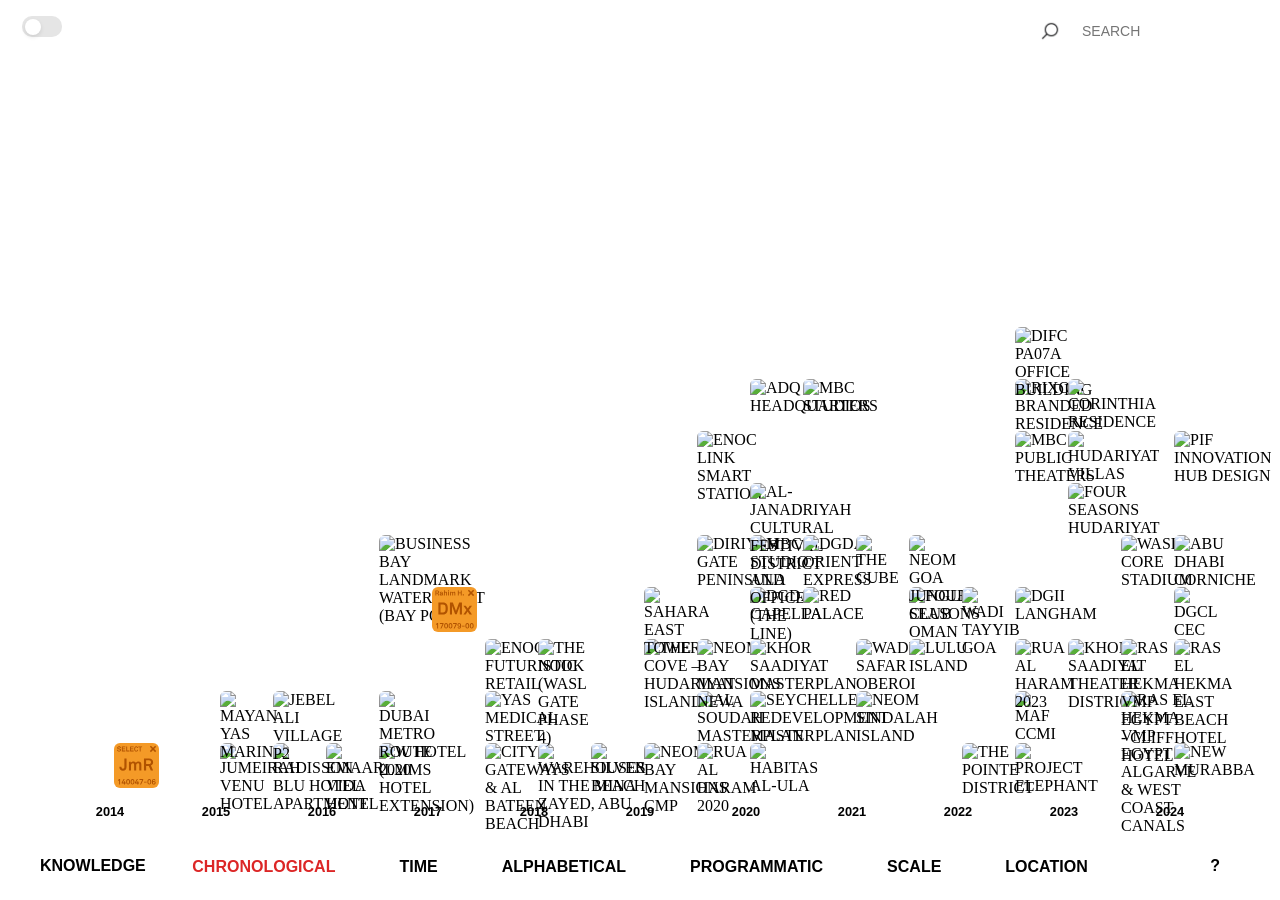
==== commit dd4e79e3: "DIAGRAM" ====
--- a/index.html
+++ b/index.html
@@ -111,6 +111,10 @@
                 <div class="tab-content active" id="knowledge">
                     <div class="knowledge-container">
                         <!-- Top Layer Images -->
+                        <a href="https://aedasme.egnyte.com/navigate/folder/f9e58ccb-3529-464f-a6ef-b4980cbafda8" target="_blank" class="image-link image-TIP">
+                            <img src="./DIAGRAM/TIP.svg" class="default-image">
+                            <img src="./DIAGRAM/H_TIP.svg" class="hover-image">
+                        </a>
                         <a href="https://aedasme.egnyte.com/navigate/folder/f9e58ccb-3529-464f-a6ef-b4980cbafda8" target="_blank" class="image-link image-K">
                             <img src="./DIAGRAM/K.svg" class="default-image">
                             <img src="./DIAGRAM/H_K.svg" class="hover-image">
--- a/style.css
+++ b/style.css
@@ -9,6 +9,7 @@
     padding: 0;
     min-height: 100vh;
     overflow-y: hidden;
+    
 }
 
 .container {
@@ -1053,7 +1054,12 @@
 
 .image-TOP .default-image,
 .image-TOP .hover-image {
-    clip-path: inset(54.5%  26.5% 35.5% 67.5%);
+    clip-path: inset(54.5%  26.5% 35.5% 7.5%);
+
+}
+.image-TIP .default-image,
+.image-TIP .hover-image {
+    clip-path: inset(65.5%  39.5% 21.5% 52.8%);
 
 }
 
@@ -1061,7 +1067,6 @@
 .image-2D .hover-image {
     clip-path: inset(74% 67% 16% 27%);
 
-
 }
 
 .image-3D .default-image,
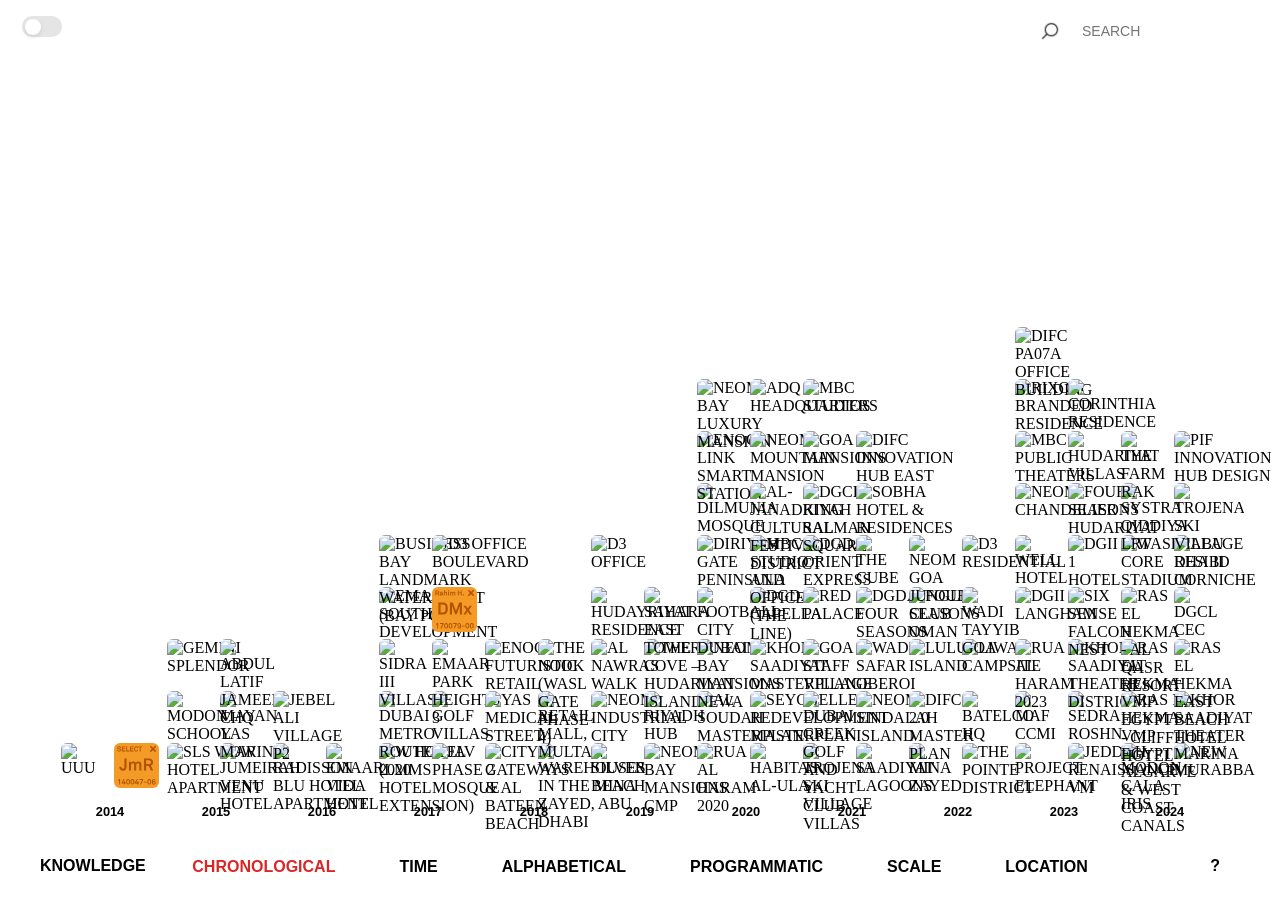
==== commit 97c16fc5: "link" ====
--- a/index.html
+++ b/index.html
@@ -111,7 +111,7 @@
                 <div class="tab-content active" id="knowledge">
                     <div class="knowledge-container">
                         <!-- Top Layer Images -->
-                        <a href="https://aedasme.egnyte.com/navigate/folder/f9e58ccb-3529-464f-a6ef-b4980cbafda8" target="_blank" class="image-link image-TIP">
+                        <a href="https://aedasme.egnyte.com/navigate/folder/c1d80ffa-8d7f-4db9-8783-5bef31bfc4b6" target="_blank" class="image-link image-TIP">
                             <img src="./DIAGRAM/TIP.svg" class="default-image">
                             <img src="./DIAGRAM/H_TIP.svg" class="hover-image">
                         </a>
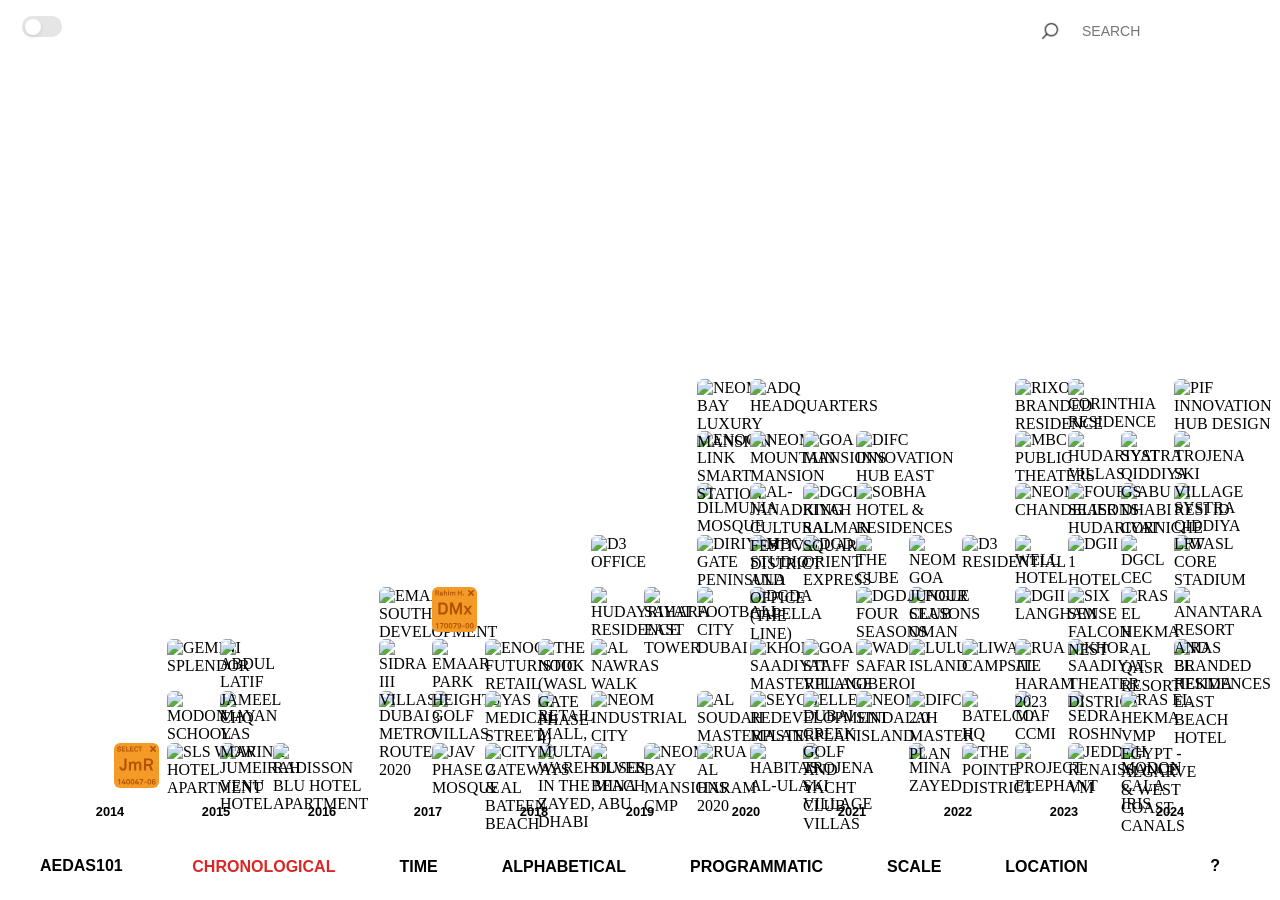
==== commit d54f92da: "new project" ====
--- a/index.html
+++ b/index.html
@@ -93,7 +93,7 @@
             <div id="searchContent"></div>
         </div>
         <div class="info-tab">
-            KNOWLEDGE
+            AEDAS101 
         </div>
         <div class="tab-container">
             <!-- Your tab contents here -->
@@ -103,7 +103,7 @@
             <button class="home-modal">HOME</button>    
             <!-- Tab Navigation - Removed How We Work tab -->
             <div class="tab-navigation">
-                <button class="tab-button active" data-tab="knowledge">KNOWLEDGE</button>
+                <button class="tab-button active" data-tab="knowledge">AEDAS101</button>
             </div>
             
             <!-- Tab Content - Only Knowledge tab remains -->
--- a/style.css
+++ b/style.css
@@ -228,7 +228,7 @@
     display: flex; /* Use flexbox for layout */
     flex-direction: row; /* Place items side by side */
     padding: 20px;
-    margin-left: 20px;
+    margin-left: 15px;
     margin-right: 20px;
     width: 100%; /* Full width of the modal */
     height: 100%; /* Full height of the modal */
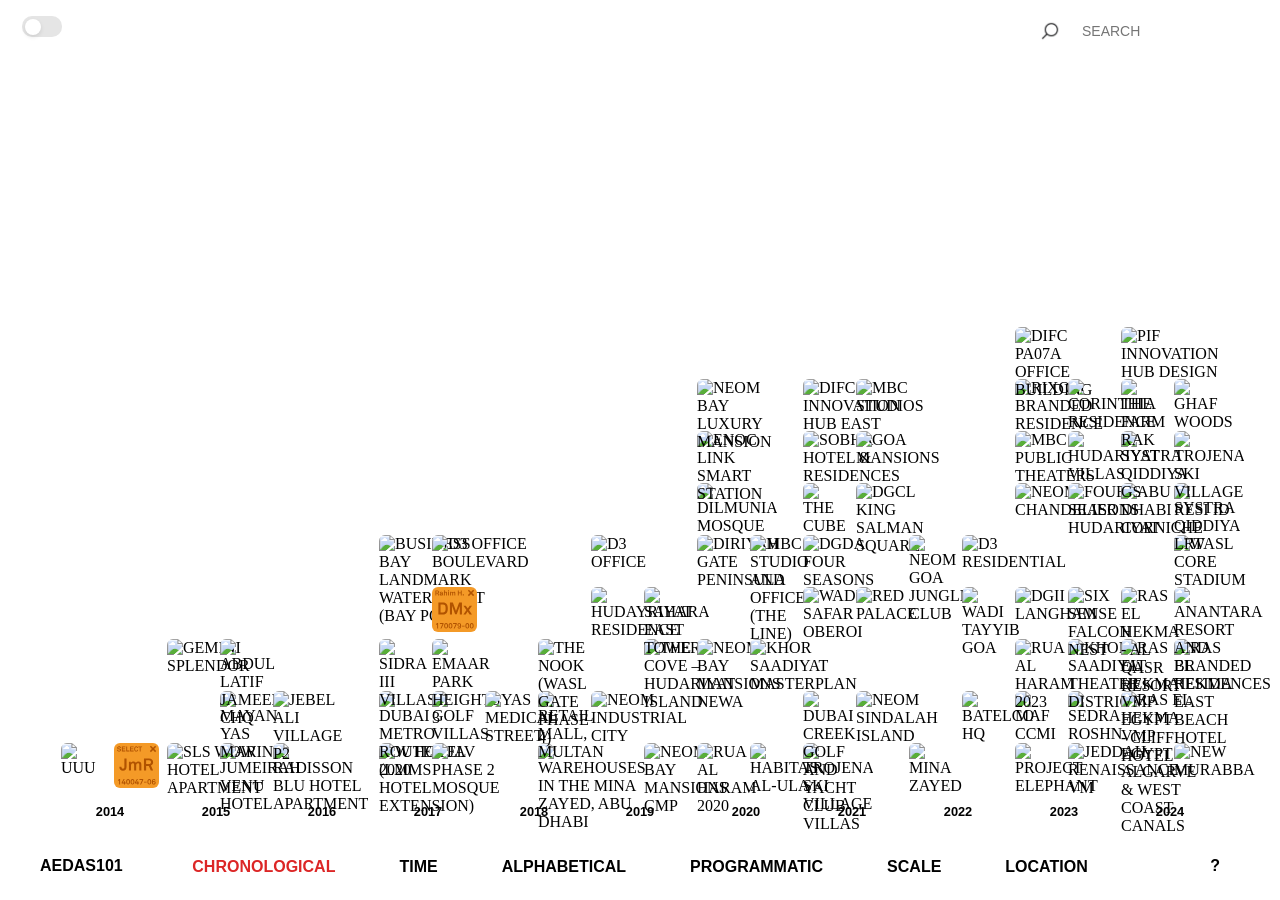
==== commit d7bc9eb3: "team" ====
--- a/index.html
+++ b/index.html
@@ -73,15 +73,6 @@
                 <div class="gallery-section">
                     <div class="gallery-container">
                         <!-- Images will be dynamically inserted here -->
-                    </div>
-                </div>
-            </section>
-            <!-- Section 4: Team Members -->
-            <section class="modal-section">
-                <div class="team-section">
-                    <div class="team-content">
-                        <p id="teamLabel">TEAM:</p>
-                        <p id="teamMembers"></p>
                     </div>
                 </div>
             </section>
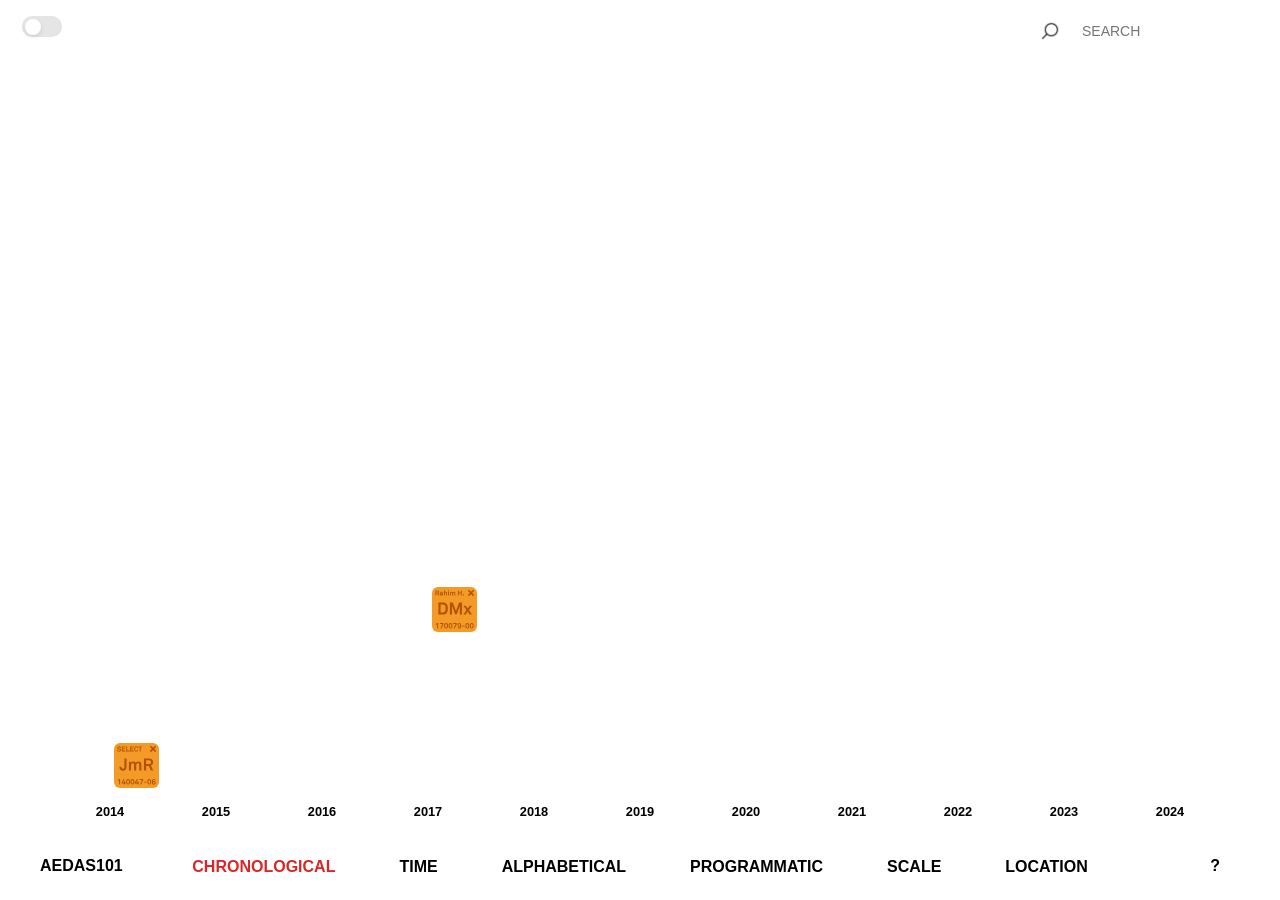
==== commit dc9e9299: "AEDAS101" ====
--- a/index.html
+++ b/index.html
@@ -121,11 +121,7 @@
                             <img src="./DIAGRAM/H_REP.svg" class="hover-image">
                         </a>
                 
-                        <a href="https://aedasme.egnyte.com/app/index.do#storage/folder/47de982b-bd0e-4f82-82d5-385b9bb3d420" target="_blank" class="image-link image-RE">
-                            <img src="./DIAGRAM/RE.svg" class="default-image">
-                            <img src="./DIAGRAM/H_RE.svg" class="hover-image">
-                        </a>
-        
+                      
                         <a href="https://aedasme.egnyte.com/navigate/folder/e4859454-12bd-4e9f-a895-08a61955cc38" target="_blank" class="image-link image-CAD">
                             <img src="./DIAGRAM/CAD.svg" class="default-image">
                             <img src="./DIAGRAM/H_CAD.svg" class="hover-image">
--- a/style.css
+++ b/style.css
@@ -1025,7 +1025,7 @@
 
 .image-SO .default-image,
 .image-SO .hover-image {
-    clip-path: inset(37.5% 26.5% 52% 67.5%);
+    clip-path: inset(33.8% 30.8% 53% 61.5%);
 }
 
 .image-REP .default-image,
@@ -1054,12 +1054,12 @@
 
 .image-TOP .default-image,
 .image-TOP .hover-image {
-    clip-path: inset(54.5%  26.5% 35.5% 7.5%);
+    clip-path: inset(51% 30.8% 35.5% 61.5%);
 
 }
 .image-TIP .default-image,
 .image-TIP .hover-image {
-    clip-path: inset(65.5%  39.5% 21.5% 52.8%);
+    clip-path: inset(62.5% 38% 24% 54.5%);
 
 }
 
